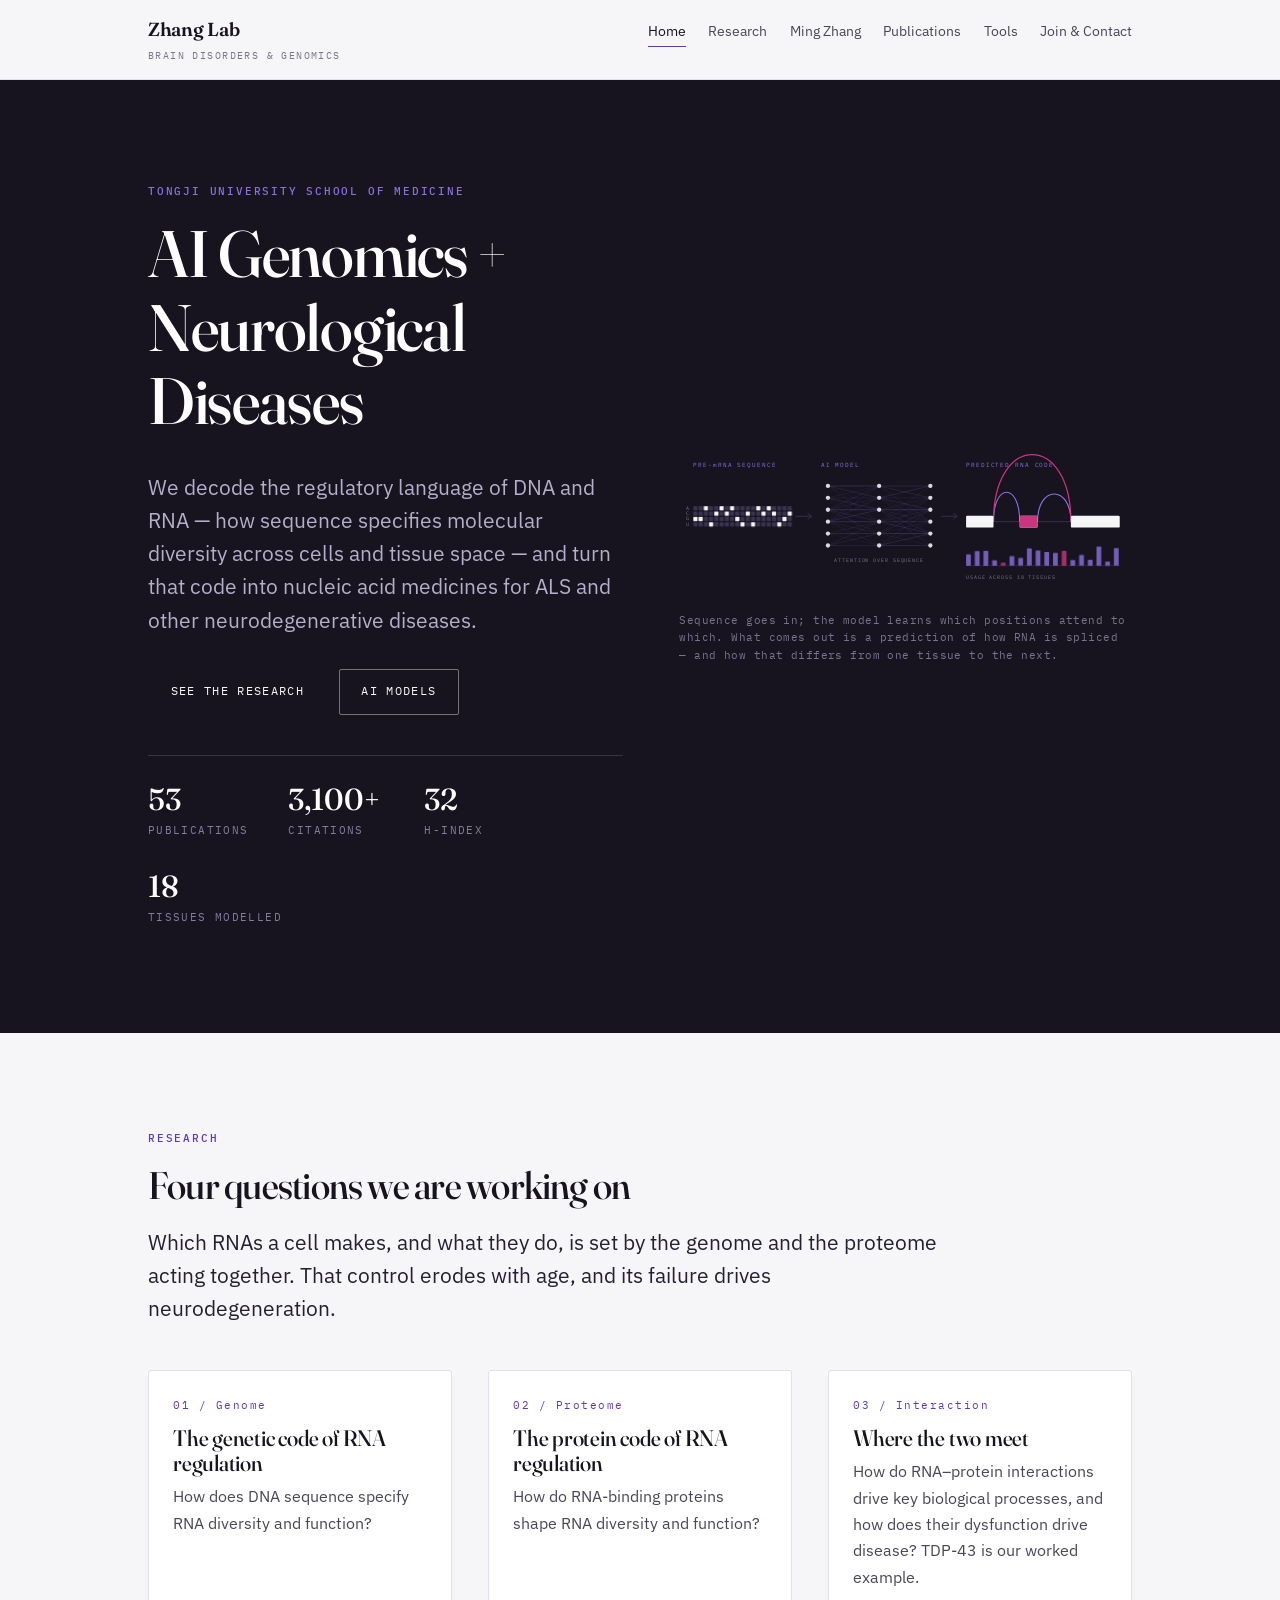
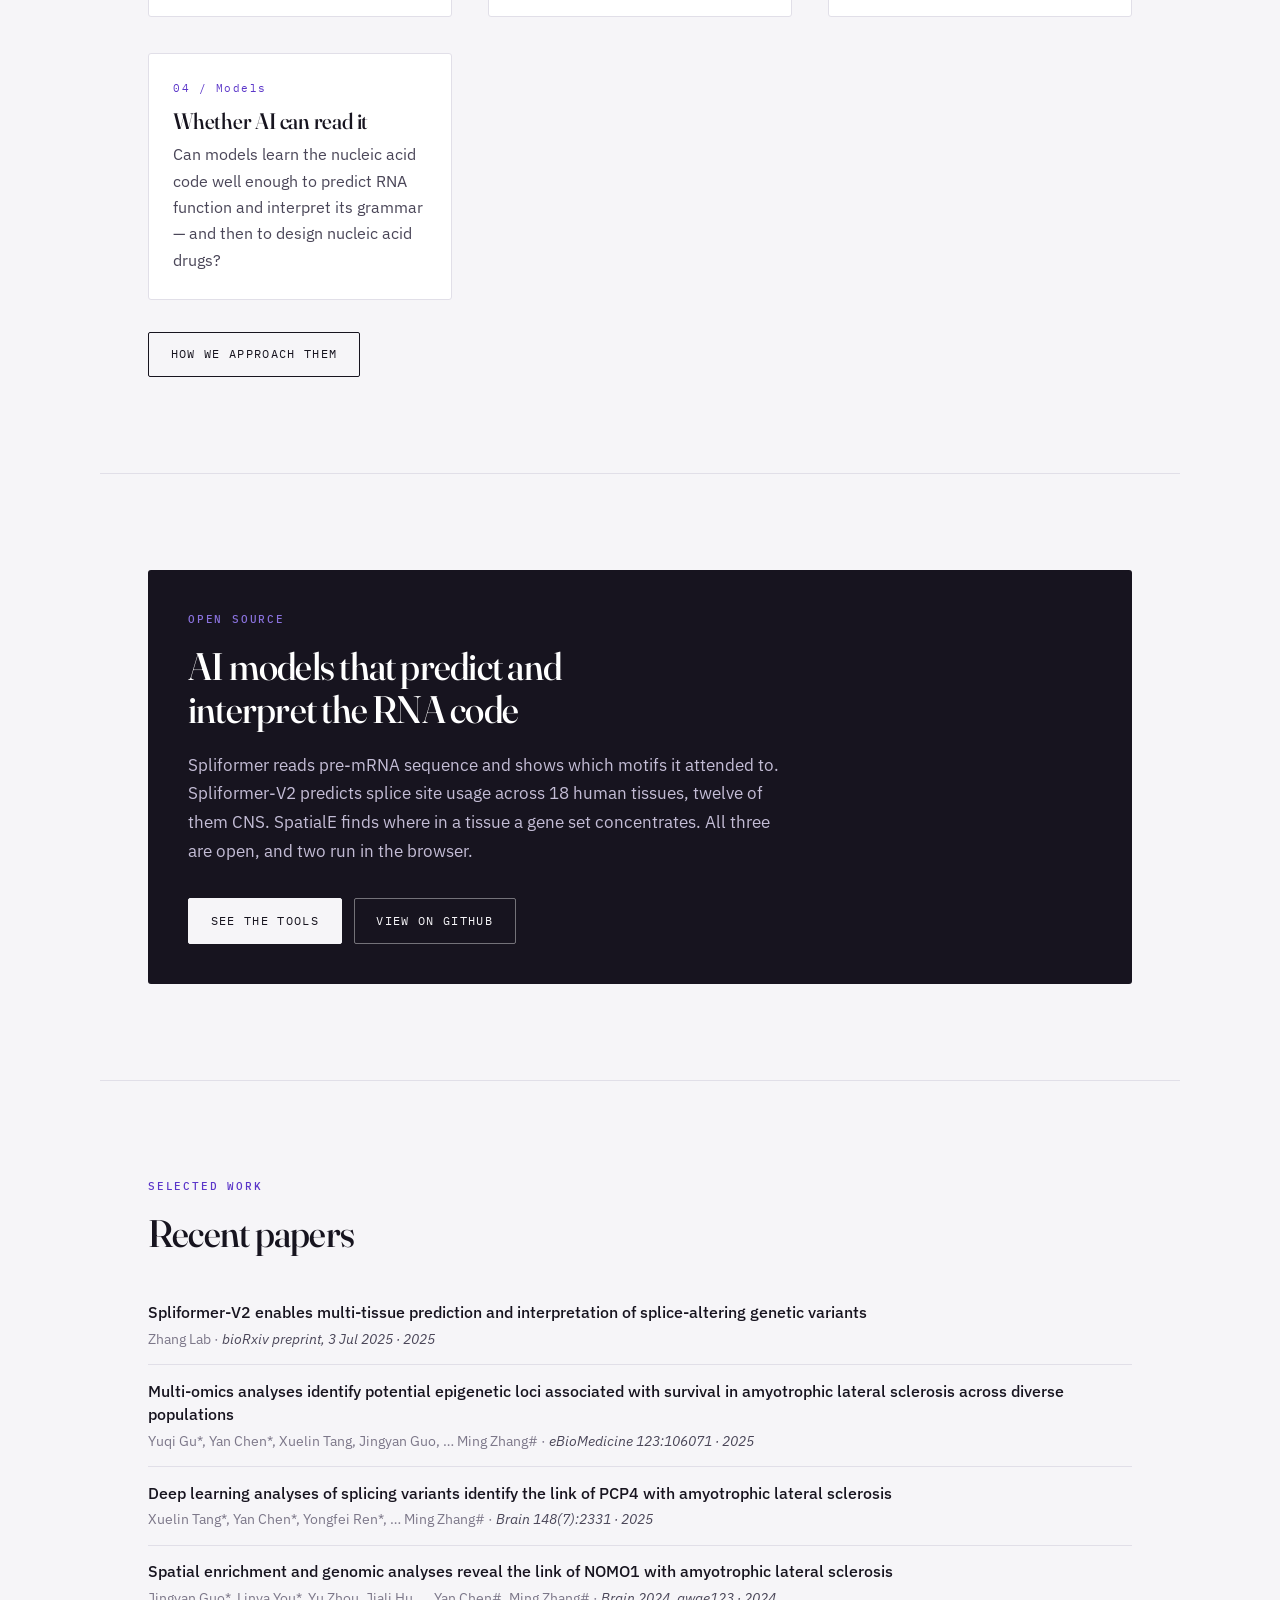
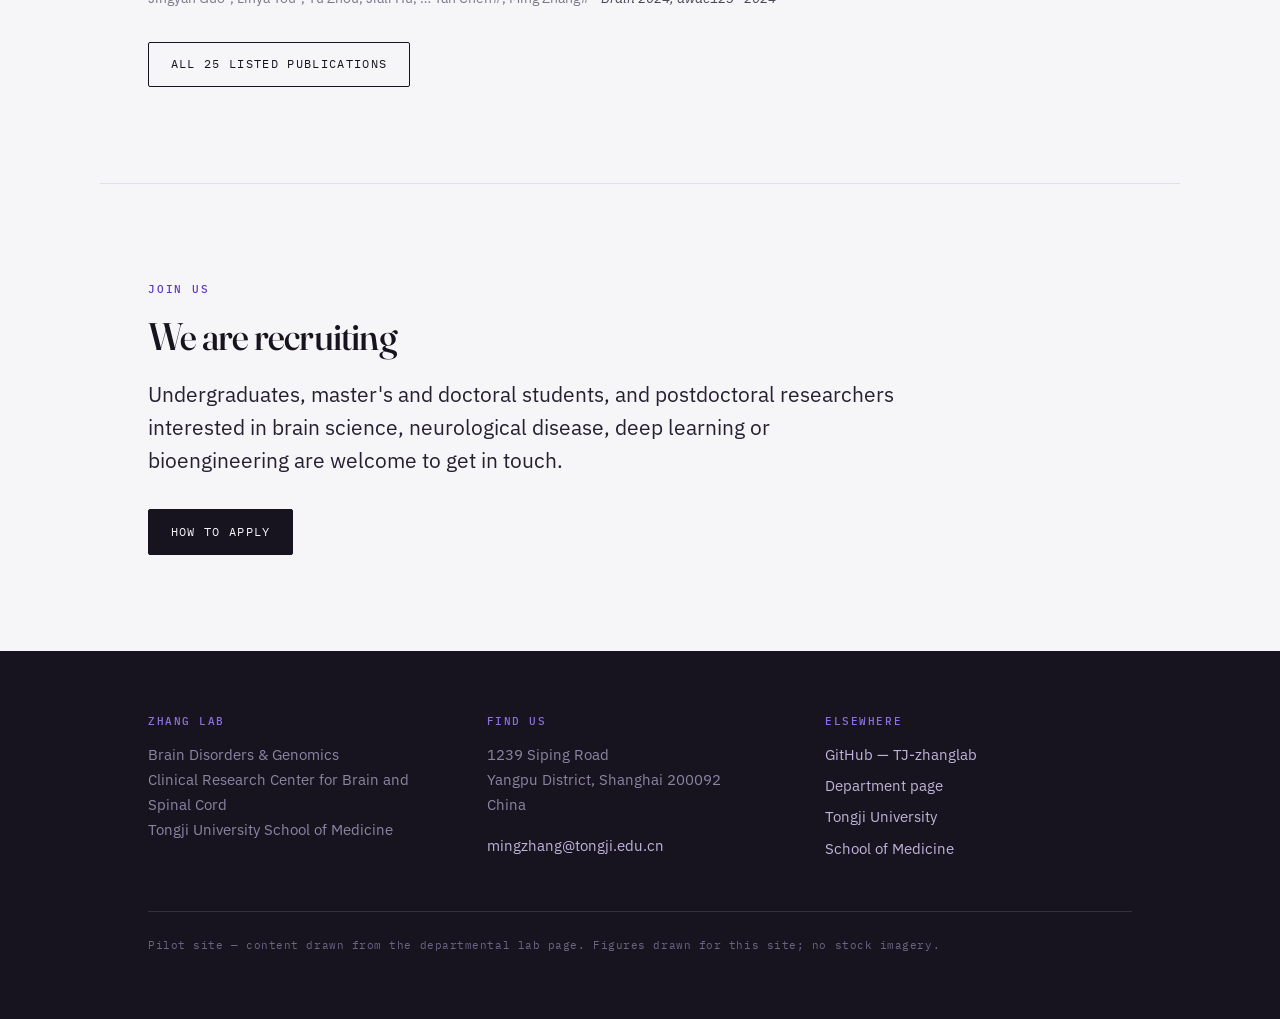
==== index.html @ 7f1df00c "Add files via upload" ====
<!DOCTYPE html>
<html lang="en">
<head>
<meta charset="utf-8">
<meta name="viewport" content="width=device-width, initial-scale=1">
<title>Zhang Lab — Brain Disorders &amp; Genomics, Tongji University</title>
<meta name="description" content="The Zhang Lab at Tongji University School of Medicine studies the genomics of neurodegenerative disease, combining human brain multi-omics with deep learning models of RNA splicing.">
<link rel="preconnect" href="https://fonts.googleapis.com">
<link rel="preconnect" href="https://fonts.gstatic.com" crossorigin>
<link href="https://fonts.googleapis.com/css2?family=Fraunces:opsz,wght,SOFT,WONK@9..144,300..700,0..100,0..1&family=IBM+Plex+Mono:wght@400;500&family=IBM+Plex+Sans:wght@400;500;600&display=swap" rel="stylesheet">
<link rel="stylesheet" href="assets/style.css">
</head>
<body>
<a class="skip" href="#main">Skip to content</a>

<header class="masthead">
  <div class="wrap">
    <a class="wordmark" href="index.html">Zhang Lab<span>Brain Disorders &amp; Genomics</span></a>
    <nav class="nav" aria-label="Main">
      <a href="index.html">Home</a>
      <a href="research.html">Research</a>
      <a href="ming-zhang.html">Ming Zhang</a>
      <a href="publications.html">Publications</a>
      <a href="tools.html">Tools</a>
      <a href="contact.html">Join &amp; Contact</a>
    </nav>
  </div>
</header>

<main id="main">

<!-- ============================ HERO ============================ -->
<div class="hero">
  <div class="wrap hero-grid">
    <div class="fade-up">
      <span class="eyebrow">Tongji University School of Medicine</span>
      <h1>AI Genomics + Neurological Diseases</h1>
      <p class="lede">We decode the regulatory language of DNA and RNA — how sequence specifies molecular diversity across cells and tissue space — and turn that code into nucleic acid medicines for ALS and other neurodegenerative diseases.</p>
      <div class="btn-row">
        <a class="btn" href="research.html">See the research</a>
        <a class="btn btn-ghost" href="tools.html">AI models</a>
      </div>
      <div class="stats">
        <div><b>53</b><span>Publications</span></div>
        <div><b>3,100+</b><span>Citations</span></div>
        <div><b>32</b><span>h-index</span></div>
        <div><b>18</b><span>Tissues modelled</span></div>
      </div>
    </div>

    <figure class="hero-figure fade-up" style="animation-delay:.15s; margin:0">
      <svg viewBox="0 0 760 250" xmlns="http://www.w3.org/2000/svg" role="img" aria-labelledby="pipeTitle pipeDesc">
        <title id="pipeTitle">How an AI model reads the RNA code</title>
        <desc id="pipeDesc">Three panels. On the left, a pre-mRNA sequence shown as a one-hot matrix. In the middle, an attention model with three layers of connected nodes. On the right, the predicted result: splice junction arcs over exon blocks, with one exon skipped, and a bar chart of predicted usage across eighteen tissues.</desc>
<text x="24" y="30" text-anchor="start" font-family="IBM Plex Mono, ui-monospace, monospace" font-size="10" letter-spacing="1.5" fill="#8A72DE">PRE-mRNA SEQUENCE</text><text x="16" y="102" text-anchor="end" font-family="IBM Plex Mono, ui-monospace, monospace" font-size="8" fill="#7A7291">A</text><text x="16" y="111" text-anchor="end" font-family="IBM Plex Mono, ui-monospace, monospace" font-size="8" fill="#7A7291">C</text><text x="16" y="120" text-anchor="end" font-family="IBM Plex Mono, ui-monospace, monospace" font-size="8" fill="#7A7291">G</text><text x="16" y="129" text-anchor="end" font-family="IBM Plex Mono, ui-monospace, monospace" font-size="8" fill="#7A7291">U</text><rect class="cell-in" style="animation-delay:0.00s" x="24.0" y="96" width="7" height="7" rx="1" fill="#3A3350" opacity="0.55"/><rect class="cell-in" style="animation-delay:0.00s" x="24.0" y="105" width="7" height="7" rx="1" fill="#3A3350" opacity="0.55"/><rect class="cell-in" style="animation-delay:0.00s" x="24.0" y="114" width="7" height="7" rx="1" fill="#F6F5F8" opacity="0.92"/><rect class="cell-in" style="animation-delay:0.00s" x="24.0" y="123" width="7" height="7" rx="1" fill="#3A3350" opacity="0.55"/><rect class="cell-in" style="animation-delay:0.05s" x="32.8" y="96" width="7" height="7" rx="1" fill="#3A3350" opacity="0.55"/><rect class="cell-in" style="animation-delay:0.05s" x="32.8" y="105" width="7" height="7" rx="1" fill="#3A3350" opacity="0.55"/><rect class="cell-in" style="animation-delay:0.05s" x="32.8" y="114" width="7" height="7" rx="1" fill="#F6F5F8" opacity="0.92"/><rect class="cell-in" style="animation-delay:0.05s" x="32.8" y="123" width="7" height="7" rx="1" fill="#3A3350" opacity="0.55"/><rect class="cell-in" style="animation-delay:0.10s" x="41.6" y="96" width="7" height="7" rx="1" fill="#F6F5F8" opacity="0.92"/><rect class="cell-in" style="animation-delay:0.10s" x="41.6" y="105" width="7" height="7" rx="1" fill="#3A3350" opacity="0.55"/><rect class="cell-in" style="animation-delay:0.10s" x="41.6" y="114" width="7" height="7" rx="1" fill="#3A3350" opacity="0.55"/><rect class="cell-in" style="animation-delay:0.10s" x="41.6" y="123" width="7" height="7" rx="1" fill="#3A3350" opacity="0.55"/><rect class="cell-in" style="animation-delay:0.15s" x="50.4" y="96" width="7" height="7" rx="1" fill="#3A3350" opacity="0.55"/><rect class="cell-in" style="animation-delay:0.15s" x="50.4" y="105" width="7" height="7" rx="1" fill="#3A3350" opacity="0.55"/><rect class="cell-in" style="animation-delay:0.15s" x="50.4" y="114" width="7" height="7" rx="1" fill="#3A3350" opacity="0.55"/><rect class="cell-in" style="animation-delay:0.15s" x="50.4" y="123" width="7" height="7" rx="1" fill="#F6F5F8" opacity="0.92"/><rect class="cell-in" style="animation-delay:0.20s" x="59.2" y="96" width="7" height="7" rx="1" fill="#3A3350" opacity="0.55"/><rect class="cell-in" style="animation-delay:0.20s" x="59.2" y="105" width="7" height="7" rx="1" fill="#F6F5F8" opacity="0.92"/><rect class="cell-in" style="animation-delay:0.20s" x="59.2" y="114" width="7" height="7" rx="1" fill="#3A3350" opacity="0.55"/><rect class="cell-in" style="animation-delay:0.20s" x="59.2" y="123" width="7" height="7" rx="1" fill="#3A3350" opacity="0.55"/><rect class="cell-in" style="animation-delay:0.25s" x="68.0" y="96" width="7" height="7" rx="1" fill="#F6F5F8" opacity="0.92"/><rect class="cell-in" style="animation-delay:0.25s" x="68.0" y="105" width="7" height="7" rx="1" fill="#3A3350" opacity="0.55"/><rect class="cell-in" style="animation-delay:0.25s" x="68.0" y="114" width="7" height="7" rx="1" fill="#3A3350" opacity="0.55"/><rect class="cell-in" style="animation-delay:0.25s" x="68.0" y="123" width="7" height="7" rx="1" fill="#3A3350" opacity="0.55"/><rect class="cell-in" style="animation-delay:0.30s" x="76.8" y="96" width="7" height="7" rx="1" fill="#3A3350" opacity="0.55"/><rect class="cell-in" style="animation-delay:0.30s" x="76.8" y="105" width="7" height="7" rx="1" fill="#F6F5F8" opacity="0.92"/><rect class="cell-in" style="animation-delay:0.30s" x="76.8" y="114" width="7" height="7" rx="1" fill="#3A3350" opacity="0.55"/><rect class="cell-in" style="animation-delay:0.30s" x="76.8" y="123" width="7" height="7" rx="1" fill="#3A3350" opacity="0.55"/><rect class="cell-in" style="animation-delay:0.35s" x="85.6" y="96" width="7" height="7" rx="1" fill="#F6F5F8" opacity="0.92"/><rect class="cell-in" style="animation-delay:0.35s" x="85.6" y="105" width="7" height="7" rx="1" fill="#3A3350" opacity="0.55"/><rect class="cell-in" style="animation-delay:0.35s" x="85.6" y="114" width="7" height="7" rx="1" fill="#3A3350" opacity="0.55"/><rect class="cell-in" style="animation-delay:0.35s" x="85.6" y="123" width="7" height="7" rx="1" fill="#3A3350" opacity="0.55"/><rect class="cell-in" style="animation-delay:0.40s" x="94.4" y="96" width="7" height="7" rx="1" fill="#3A3350" opacity="0.55"/><rect class="cell-in" style="animation-delay:0.40s" x="94.4" y="105" width="7" height="7" rx="1" fill="#3A3350" opacity="0.55"/><rect class="cell-in" style="animation-delay:0.40s" x="94.4" y="114" width="7" height="7" rx="1" fill="#F6F5F8" opacity="0.92"/><rect class="cell-in" style="animation-delay:0.40s" x="94.4" y="123" width="7" height="7" rx="1" fill="#3A3350" opacity="0.55"/><rect class="cell-in" style="animation-delay:0.45s" x="103.2" y="96" width="7" height="7" rx="1" fill="#3A3350" opacity="0.55"/><rect class="cell-in" style="animation-delay:0.45s" x="103.2" y="105" width="7" height="7" rx="1" fill="#3A3350" opacity="0.55"/><rect class="cell-in" style="animation-delay:0.45s" x="103.2" y="114" width="7" height="7" rx="1" fill="#3A3350" opacity="0.55"/><rect class="cell-in" style="animation-delay:0.45s" x="103.2" y="123" width="7" height="7" rx="1" fill="#F6F5F8" opacity="0.92"/><rect class="cell-in" style="animation-delay:0.50s" x="112.0" y="96" width="7" height="7" rx="1" fill="#3A3350" opacity="0.55"/><rect class="cell-in" style="animation-delay:0.50s" x="112.0" y="105" width="7" height="7" rx="1" fill="#F6F5F8" opacity="0.92"/><rect class="cell-in" style="animation-delay:0.50s" x="112.0" y="114" width="7" height="7" rx="1" fill="#3A3350" opacity="0.55"/><rect class="cell-in" style="animation-delay:0.50s" x="112.0" y="123" width="7" height="7" rx="1" fill="#3A3350" opacity="0.55"/><rect class="cell-in" style="animation-delay:0.55s" x="120.8" y="96" width="7" height="7" rx="1" fill="#3A3350" opacity="0.55"/><rect class="cell-in" style="animation-delay:0.55s" x="120.8" y="105" width="7" height="7" rx="1" fill="#3A3350" opacity="0.55"/><rect class="cell-in" style="animation-delay:0.55s" x="120.8" y="114" width="7" height="7" rx="1" fill="#3A3350" opacity="0.55"/><rect class="cell-in" style="animation-delay:0.55s" x="120.8" y="123" width="7" height="7" rx="1" fill="#F6F5F8" opacity="0.92"/><rect class="cell-in" style="animation-delay:0.60s" x="129.6" y="96" width="7" height="7" rx="1" fill="#F6F5F8" opacity="0.92"/><rect class="cell-in" style="animation-delay:0.60s" x="129.6" y="105" width="7" height="7" rx="1" fill="#3A3350" opacity="0.55"/><rect class="cell-in" style="animation-delay:0.60s" x="129.6" y="114" width="7" height="7" rx="1" fill="#3A3350" opacity="0.55"/><rect class="cell-in" style="animation-delay:0.60s" x="129.6" y="123" width="7" height="7" rx="1" fill="#3A3350" opacity="0.55"/><rect class="cell-in" style="animation-delay:0.65s" x="138.4" y="96" width="7" height="7" rx="1" fill="#3A3350" opacity="0.55"/><rect class="cell-in" style="animation-delay:0.65s" x="138.4" y="105" width="7" height="7" rx="1" fill="#F6F5F8" opacity="0.92"/><rect class="cell-in" style="animation-delay:0.65s" x="138.4" y="114" width="7" height="7" rx="1" fill="#3A3350" opacity="0.55"/><rect class="cell-in" style="animation-delay:0.65s" x="138.4" y="123" width="7" height="7" rx="1" fill="#3A3350" opacity="0.55"/><rect class="cell-in" style="animation-delay:0.70s" x="147.2" y="96" width="7" height="7" rx="1" fill="#F6F5F8" opacity="0.92"/><rect class="cell-in" style="animation-delay:0.70s" x="147.2" y="105" width="7" height="7" rx="1" fill="#3A3350" opacity="0.55"/><rect class="cell-in" style="animation-delay:0.70s" x="147.2" y="114" width="7" height="7" rx="1" fill="#3A3350" opacity="0.55"/><rect class="cell-in" style="animation-delay:0.70s" x="147.2" y="123" width="7" height="7" rx="1" fill="#3A3350" opacity="0.55"/><rect class="cell-in" style="animation-delay:0.75s" x="156.0" y="96" width="7" height="7" rx="1" fill="#3A3350" opacity="0.55"/><rect class="cell-in" style="animation-delay:0.75s" x="156.0" y="105" width="7" height="7" rx="1" fill="#F6F5F8" opacity="0.92"/><rect class="cell-in" style="animation-delay:0.75s" x="156.0" y="114" width="7" height="7" rx="1" fill="#3A3350" opacity="0.55"/><rect class="cell-in" style="animation-delay:0.75s" x="156.0" y="123" width="7" height="7" rx="1" fill="#3A3350" opacity="0.55"/><rect class="cell-in" style="animation-delay:0.80s" x="164.8" y="96" width="7" height="7" rx="1" fill="#3A3350" opacity="0.55"/><rect class="cell-in" style="animation-delay:0.80s" x="164.8" y="105" width="7" height="7" rx="1" fill="#3A3350" opacity="0.55"/><rect class="cell-in" style="animation-delay:0.80s" x="164.8" y="114" width="7" height="7" rx="1" fill="#3A3350" opacity="0.55"/><rect class="cell-in" style="animation-delay:0.80s" x="164.8" y="123" width="7" height="7" rx="1" fill="#F6F5F8" opacity="0.92"/><rect class="cell-in" style="animation-delay:0.85s" x="173.6" y="96" width="7" height="7" rx="1" fill="#3A3350" opacity="0.55"/><rect class="cell-in" style="animation-delay:0.85s" x="173.6" y="105" width="7" height="7" rx="1" fill="#3A3350" opacity="0.55"/><rect class="cell-in" style="animation-delay:0.85s" x="173.6" y="114" width="7" height="7" rx="1" fill="#F6F5F8" opacity="0.92"/><rect class="cell-in" style="animation-delay:0.85s" x="173.6" y="123" width="7" height="7" rx="1" fill="#3A3350" opacity="0.55"/><rect class="cell-in" style="animation-delay:0.90s" x="182.4" y="96" width="7" height="7" rx="1" fill="#3A3350" opacity="0.55"/><rect class="cell-in" style="animation-delay:0.90s" x="182.4" y="105" width="7" height="7" rx="1" fill="#F6F5F8" opacity="0.92"/><rect class="cell-in" style="animation-delay:0.90s" x="182.4" y="114" width="7" height="7" rx="1" fill="#3A3350" opacity="0.55"/><rect class="cell-in" style="animation-delay:0.90s" x="182.4" y="123" width="7" height="7" rx="1" fill="#3A3350" opacity="0.55"/><path d="M196 113 L222 113" stroke="#3A3350" stroke-width="1.5"/><path d="M216 108 L223 113 L216 118" fill="none" stroke="#3A3350" stroke-width="1.5"/><text x="238" y="30" text-anchor="start" font-family="IBM Plex Mono, ui-monospace, monospace" font-size="10" letter-spacing="1.5" fill="#8A72DE">AI MODEL</text><line class="line-in" style="animation-delay:0.56s" pathLength="100" x1="250" y1="62" x2="336" y2="62" stroke="#8A72DE" stroke-width="0.9" opacity="0.47"/><line class="line-in" style="animation-delay:0.57s" pathLength="100" x1="250" y1="62" x2="336" y2="82" stroke="#8A72DE" stroke-width="0.9" opacity="0.30"/><line class="line-in" style="animation-delay:0.59s" pathLength="100" x1="250" y1="62" x2="336" y2="102" stroke="#8A72DE" stroke-width="0.9" opacity="0.11"/><line class="line-in" style="animation-delay:0.60s" pathLength="100" x1="250" y1="62" x2="336" y2="122" stroke="#8A72DE" stroke-width="0.9" opacity="0.15"/><line class="line-in" style="animation-delay:0.61s" pathLength="100" x1="250" y1="82" x2="336" y2="62" stroke="#8A72DE" stroke-width="0.9" opacity="0.15"/><line class="line-in" style="animation-delay:0.62s" pathLength="100" x1="250" y1="82" x2="336" y2="82" stroke="#8A72DE" stroke-width="0.9" opacity="0.18"/><line class="line-in" style="animation-delay:0.63s" pathLength="100" x1="250" y1="82" x2="336" y2="102" stroke="#8A72DE" stroke-width="0.9" opacity="0.32"/><line class="line-in" style="animation-delay:0.65s" pathLength="100" x1="250" y1="82" x2="336" y2="122" stroke="#8A72DE" stroke-width="0.9" opacity="0.12"/><line class="line-in" style="animation-delay:0.66s" pathLength="100" x1="250" y1="82" x2="336" y2="162" stroke="#8A72DE" stroke-width="0.9" opacity="0.12"/><line class="line-in" style="animation-delay:0.67s" pathLength="100" x1="250" y1="102" x2="336" y2="62" stroke="#8A72DE" stroke-width="0.9" opacity="0.23"/><line class="line-in" style="animation-delay:0.68s" pathLength="100" x1="250" y1="102" x2="336" y2="82" stroke="#8A72DE" stroke-width="0.9" opacity="0.19"/><line class="line-in" style="animation-delay:0.69s" pathLength="100" x1="250" y1="102" x2="336" y2="102" stroke="#8A72DE" stroke-width="0.9" opacity="0.49"/><line class="line-in" style="animation-delay:0.71s" pathLength="100" x1="250" y1="102" x2="336" y2="122" stroke="#8A72DE" stroke-width="0.9" opacity="0.25"/><line class="line-in" style="animation-delay:0.72s" pathLength="100" x1="250" y1="102" x2="336" y2="142" stroke="#8A72DE" stroke-width="0.9" opacity="0.20"/><line class="line-in" style="animation-delay:0.73s" pathLength="100" x1="250" y1="122" x2="336" y2="62" stroke="#8A72DE" stroke-width="0.9" opacity="0.17"/><line class="line-in" style="animation-delay:0.74s" pathLength="100" x1="250" y1="122" x2="336" y2="82" stroke="#8A72DE" stroke-width="0.9" opacity="0.20"/><line class="line-in" style="animation-delay:0.75s" pathLength="100" x1="250" y1="122" x2="336" y2="102" stroke="#8A72DE" stroke-width="0.9" opacity="0.35"/><line class="line-in" style="animation-delay:0.77s" pathLength="100" x1="250" y1="122" x2="336" y2="122" stroke="#8A72DE" stroke-width="0.9" opacity="0.47"/><line class="line-in" style="animation-delay:0.78s" pathLength="100" x1="250" y1="122" x2="336" y2="142" stroke="#8A72DE" stroke-width="0.9" opacity="0.19"/><line class="line-in" style="animation-delay:0.79s" pathLength="100" x1="250" y1="122" x2="336" y2="162" stroke="#8A72DE" stroke-width="0.9" opacity="0.15"/><line class="line-in" style="animation-delay:0.80s" pathLength="100" x1="250" y1="142" x2="336" y2="122" stroke="#8A72DE" stroke-width="0.9" opacity="0.19"/><line class="line-in" style="animation-delay:0.81s" pathLength="100" x1="250" y1="142" x2="336" y2="142" stroke="#8A72DE" stroke-width="0.9" opacity="0.37"/><line class="line-in" style="animation-delay:0.83s" pathLength="100" x1="250" y1="142" x2="336" y2="162" stroke="#8A72DE" stroke-width="0.9" opacity="0.12"/><line class="line-in" style="animation-delay:0.84s" pathLength="100" x1="250" y1="162" x2="336" y2="122" stroke="#8A72DE" stroke-width="0.9" opacity="0.22"/><line class="line-in" style="animation-delay:0.85s" pathLength="100" x1="250" y1="162" x2="336" y2="142" stroke="#8A72DE" stroke-width="0.9" opacity="0.23"/><line class="line-in" style="animation-delay:0.86s" pathLength="100" x1="250" y1="162" x2="336" y2="162" stroke="#8A72DE" stroke-width="0.9" opacity="0.28"/><line class="line-in" style="animation-delay:0.87s" pathLength="100" x1="336" y1="62" x2="422" y2="62" stroke="#8A72DE" stroke-width="0.9" opacity="0.33"/><line class="line-in" style="animation-delay:0.89s" pathLength="100" x1="336" y1="62" x2="422" y2="82" stroke="#8A72DE" stroke-width="0.9" opacity="0.29"/><line class="line-in" style="animation-delay:0.90s" pathLength="100" x1="336" y1="62" x2="422" y2="122" stroke="#8A72DE" stroke-width="0.9" opacity="0.17"/><line class="line-in" style="animation-delay:0.91s" pathLength="100" x1="336" y1="82" x2="422" y2="62" stroke="#8A72DE" stroke-width="0.9" opacity="0.32"/><line class="line-in" style="animation-delay:0.92s" pathLength="100" x1="336" y1="82" x2="422" y2="82" stroke="#8A72DE" stroke-width="0.9" opacity="0.18"/><line class="line-in" style="animation-delay:0.93s" pathLength="100" x1="336" y1="82" x2="422" y2="102" stroke="#8A72DE" stroke-width="0.9" opacity="0.31"/><line class="line-in" style="animation-delay:0.95s" pathLength="100" x1="336" y1="82" x2="422" y2="122" stroke="#8A72DE" stroke-width="0.9" opacity="0.15"/><line class="line-in" style="animation-delay:0.96s" pathLength="100" x1="336" y1="82" x2="422" y2="142" stroke="#8A72DE" stroke-width="0.9" opacity="0.13"/><line class="line-in" style="animation-delay:0.97s" pathLength="100" x1="336" y1="102" x2="422" y2="82" stroke="#8A72DE" stroke-width="0.9" opacity="0.17"/><line class="line-in" style="animation-delay:0.98s" pathLength="100" x1="336" y1="102" x2="422" y2="102" stroke="#8A72DE" stroke-width="0.9" opacity="0.49"/><line class="line-in" style="animation-delay:0.99s" pathLength="100" x1="336" y1="102" x2="422" y2="122" stroke="#8A72DE" stroke-width="0.9" opacity="0.17"/><line class="line-in" style="animation-delay:1.01s" pathLength="100" x1="336" y1="102" x2="422" y2="142" stroke="#8A72DE" stroke-width="0.9" opacity="0.21"/><line class="line-in" style="animation-delay:1.02s" pathLength="100" x1="336" y1="102" x2="422" y2="162" stroke="#8A72DE" stroke-width="0.9" opacity="0.17"/><line class="line-in" style="animation-delay:1.03s" pathLength="100" x1="336" y1="122" x2="422" y2="62" stroke="#8A72DE" stroke-width="0.9" opacity="0.17"/><line class="line-in" style="animation-delay:1.04s" pathLength="100" x1="336" y1="122" x2="422" y2="82" stroke="#8A72DE" stroke-width="0.9" opacity="0.14"/><line class="line-in" style="animation-delay:1.05s" pathLength="100" x1="336" y1="122" x2="422" y2="102" stroke="#8A72DE" stroke-width="0.9" opacity="0.21"/><line class="line-in" style="animation-delay:1.07s" pathLength="100" x1="336" y1="122" x2="422" y2="122" stroke="#8A72DE" stroke-width="0.9" opacity="0.35"/><line class="line-in" style="animation-delay:1.08s" pathLength="100" x1="336" y1="122" x2="422" y2="142" stroke="#8A72DE" stroke-width="0.9" opacity="0.30"/><line class="line-in" style="animation-delay:1.09s" pathLength="100" x1="336" y1="142" x2="422" y2="82" stroke="#8A72DE" stroke-width="0.9" opacity="0.15"/><line class="line-in" style="animation-delay:1.10s" pathLength="100" x1="336" y1="142" x2="422" y2="102" stroke="#8A72DE" stroke-width="0.9" opacity="0.23"/><line class="line-in" style="animation-delay:1.11s" pathLength="100" x1="336" y1="142" x2="422" y2="122" stroke="#8A72DE" stroke-width="0.9" opacity="0.13"/><line class="line-in" style="animation-delay:1.13s" pathLength="100" x1="336" y1="142" x2="422" y2="142" stroke="#8A72DE" stroke-width="0.9" opacity="0.48"/><line class="line-in" style="animation-delay:1.14s" pathLength="100" x1="336" y1="142" x2="422" y2="162" stroke="#8A72DE" stroke-width="0.9" opacity="0.14"/><line class="line-in" style="animation-delay:1.15s" pathLength="100" x1="336" y1="162" x2="422" y2="102" stroke="#8A72DE" stroke-width="0.9" opacity="0.17"/><line class="line-in" style="animation-delay:1.16s" pathLength="100" x1="336" y1="162" x2="422" y2="122" stroke="#8A72DE" stroke-width="0.9" opacity="0.14"/><line class="line-in" style="animation-delay:1.17s" pathLength="100" x1="336" y1="162" x2="422" y2="142" stroke="#8A72DE" stroke-width="0.9" opacity="0.34"/><line class="line-in" style="animation-delay:1.19s" pathLength="100" x1="336" y1="162" x2="422" y2="162" stroke="#8A72DE" stroke-width="0.9" opacity="0.35"/><circle cx="250" cy="62" r="3.6" fill="#F6F5F8" opacity="0.88"/><circle cx="250" cy="82" r="3.6" fill="#F6F5F8" opacity="0.88"/><circle cx="250" cy="102" r="3.6" fill="#F6F5F8" opacity="0.88"/><circle cx="250" cy="122" r="3.6" fill="#F6F5F8" opacity="0.88"/><circle cx="250" cy="142" r="3.6" fill="#F6F5F8" opacity="0.88"/><circle cx="250" cy="162" r="3.6" fill="#F6F5F8" opacity="0.88"/><circle cx="336" cy="62" r="3.6" fill="#F6F5F8" opacity="0.88"/><circle cx="336" cy="82" r="3.6" fill="#F6F5F8" opacity="0.88"/><circle cx="336" cy="102" r="3.6" fill="#F6F5F8" opacity="0.88"/><circle cx="336" cy="122" r="3.6" fill="#F6F5F8" opacity="0.88"/><circle cx="336" cy="142" r="3.6" fill="#F6F5F8" opacity="0.88"/><circle cx="336" cy="162" r="3.6" fill="#F6F5F8" opacity="0.88"/><circle cx="422" cy="62" r="3.6" fill="#F6F5F8" opacity="0.88"/><circle cx="422" cy="82" r="3.6" fill="#F6F5F8" opacity="0.88"/><circle cx="422" cy="102" r="3.6" fill="#F6F5F8" opacity="0.88"/><circle cx="422" cy="122" r="3.6" fill="#F6F5F8" opacity="0.88"/><circle cx="422" cy="142" r="3.6" fill="#F6F5F8" opacity="0.88"/><circle cx="422" cy="162" r="3.6" fill="#F6F5F8" opacity="0.88"/><text x="336" y="190" text-anchor="middle" font-family="IBM Plex Mono, ui-monospace, monospace" font-size="9" letter-spacing="1.5" fill="#7A7291">ATTENTION OVER SEQUENCE</text><path d="M440 113 L466 113" stroke="#3A3350" stroke-width="1.5"/><path d="M460 108 L467 113 L460 118" fill="none" stroke="#3A3350" stroke-width="1.5"/><text x="482" y="30" text-anchor="start" font-family="IBM Plex Mono, ui-monospace, monospace" font-size="10" letter-spacing="1.5" fill="#8A72DE">PREDICTED RNA CODE</text><line x1="482" y1="122" x2="740" y2="122" stroke="#3A3350" stroke-width="1.5"/><path class="arc-draw" style="--len:100; animation-delay:1.50s" pathLength="100" d="M528 122 C528 56 572 56 572 122" fill="none" stroke="#8A72DE" stroke-width="1.8"/><path class="arc-draw" style="--len:100; animation-delay:1.62s" pathLength="100" d="M602 122 C602 60 658 60 658 122" fill="none" stroke="#8A72DE" stroke-width="1.8"/><path class="arc-draw" style="--len:100; animation-delay:1.85s" pathLength="100" d="M528 122 C528 -28 658 -28 658 122" fill="none" stroke="#C8367F" stroke-width="2" stroke-dasharray="6 4"/><rect x="482" y="112" width="46" height="20" rx="2" fill="#F6F5F8"/><rect x="572" y="112" width="30" height="20" rx="2" fill="#F6F5F8"/><rect x="658" y="112" width="82" height="20" rx="2" fill="#F6F5F8"/><rect x="572" y="112" width="30" height="20" rx="2" fill="#C8367F"/><line x1="482" y1="196" x2="740" y2="196" stroke="#3A3350" stroke-width="1"/><rect class="bar-grow" style="animation-delay:2.00s" x="482.0" y="176.8" width="8" height="19.2" rx="1" fill="#8A72DE" opacity="0.8"/><rect class="bar-grow" style="animation-delay:2.04s" x="496.6" y="171.3" width="8" height="24.7" rx="1" fill="#8A72DE" opacity="0.8"/><rect class="bar-grow" style="animation-delay:2.07s" x="511.2" y="171.0" width="8" height="25.0" rx="1" fill="#8A72DE" opacity="0.8"/><rect class="bar-grow" style="animation-delay:2.10s" x="525.8" y="186.7" width="8" height="9.3" rx="1" fill="#8A72DE" opacity="0.8"/><rect class="bar-grow" style="animation-delay:2.14s" x="540.4" y="190.7" width="8" height="5.3" rx="1" fill="#C8367F" opacity="0.8"/><rect class="bar-grow" style="animation-delay:2.17s" x="555.0" y="179.8" width="8" height="16.2" rx="1" fill="#8A72DE" opacity="0.8"/><rect class="bar-grow" style="animation-delay:2.21s" x="569.6" y="182.8" width="8" height="13.2" rx="1" fill="#8A72DE" opacity="0.8"/><rect class="bar-grow" style="animation-delay:2.25s" x="584.2" y="166.7" width="8" height="29.3" rx="1" fill="#8A72DE" opacity="0.8"/><rect class="bar-grow" style="animation-delay:2.28s" x="598.8" y="170.3" width="8" height="25.7" rx="1" fill="#8A72DE" opacity="0.8"/><rect class="bar-grow" style="animation-delay:2.31s" x="613.4" y="173.0" width="8" height="23.0" rx="1" fill="#8A72DE" opacity="0.8"/><rect class="bar-grow" style="animation-delay:2.35s" x="628.0" y="174.3" width="8" height="21.7" rx="1" fill="#8A72DE" opacity="0.8"/><rect class="bar-grow" style="animation-delay:2.38s" x="642.6" y="171.2" width="8" height="24.8" rx="1" fill="#C8367F" opacity="0.8"/><rect class="bar-grow" style="animation-delay:2.42s" x="657.2" y="186.6" width="8" height="9.4" rx="1" fill="#8A72DE" opacity="0.8"/><rect class="bar-grow" style="animation-delay:2.46s" x="671.8" y="177.8" width="8" height="18.2" rx="1" fill="#8A72DE" opacity="0.8"/><rect class="bar-grow" style="animation-delay:2.49s" x="686.4" y="186.1" width="8" height="9.9" rx="1" fill="#8A72DE" opacity="0.8"/><rect class="bar-grow" style="animation-delay:2.52s" x="701.0" y="163.8" width="8" height="32.2" rx="1" fill="#8A72DE" opacity="0.8"/><rect class="bar-grow" style="animation-delay:2.56s" x="715.6" y="189.2" width="8" height="6.8" rx="1" fill="#8A72DE" opacity="0.8"/><rect class="bar-grow" style="animation-delay:2.60s" x="730.2" y="166.4" width="8" height="29.6" rx="1" fill="#8A72DE" opacity="0.8"/><text x="482" y="218" text-anchor="start" font-family="IBM Plex Mono, ui-monospace, monospace" font-size="9" letter-spacing="1.5" fill="#7A7291">USAGE ACROSS 18 TISSUES</text>
      </svg>
      <figcaption>Sequence goes in; the model learns which positions attend to which. What comes out is a prediction of how RNA is spliced — and how that differs from one tissue to the next.</figcaption>
    </figure>
  </div>
</div>

<!-- ========================== RESEARCH =========================== -->
<section class="wrap">
  <span class="eyebrow">Research</span>
  <h2>Four questions we are working on</h2>
  <p class="lede" style="max-width:62ch; margin-bottom:2.75rem">Which RNAs a cell makes, and what they do, is set by the genome and the proteome acting together. That control erodes with age, and its failure drives neurodegeneration.</p>

  <div class="grid">
    <article class="card">
      <span class="card-num">01 / Genome</span>
      <h3>The genetic code of RNA regulation</h3>
      <p>How does DNA sequence specify RNA diversity and function?</p>
    </article>
    <article class="card">
      <span class="card-num">02 / Proteome</span>
      <h3>The protein code of RNA regulation</h3>
      <p>How do RNA-binding proteins shape RNA diversity and function?</p>
    </article>
    <article class="card">
      <span class="card-num">03 / Interaction</span>
      <h3>Where the two meet</h3>
      <p>How do RNA–protein interactions drive key biological processes, and how does their dysfunction drive disease? TDP-43 is our worked example.</p>
    </article>
    <article class="card">
      <span class="card-num">04 / Models</span>
      <h3>Whether AI can read it</h3>
      <p>Can models learn the nucleic acid code well enough to predict RNA function and interpret its grammar — and then to design nucleic acid drugs?</p>
    </article>
  </div>

  <div class="btn-row"><a class="btn btn-ghost" href="research.html">How we approach them</a></div>
</section>

<!-- ============================ TOOL ============================= -->
<section class="wrap rule-top">
  <div class="slab">
    <span class="eyebrow" style="color:#8A72DE">Open source</span>
    <h2 style="max-width:22ch">AI models that predict and interpret the RNA code</h2>
    <p style="max-width:60ch">Spliformer reads pre-mRNA sequence and shows which motifs it attended to. Spliformer-V2 predicts splice site usage across 18 human tissues, twelve of them CNS. SpatialE finds where in a tissue a gene set concentrates. All three are open, and two run in the browser.</p>
    <div class="btn-row">
      <a class="btn" href="tools.html" style="background:#F6F5F8;border-color:#F6F5F8;color:#17141F">See the tools</a>
      <a class="btn btn-ghost" href="https://github.com/TJ-zhanglab" rel="noopener" style="color:#F6F5F8;border-color:rgba(255,255,255,.4)">View on GitHub</a>
    </div>
  </div>
</section>

<!-- ======================== PUBLICATIONS ========================= -->
<section class="wrap rule-top">
  <span class="eyebrow">Selected work</span>
  <h2>Recent papers</h2>
  <div id="featured" style="margin-top:2rem"></div>
  <div class="btn-row">
    <a class="btn btn-ghost" href="publications.html">All 25 listed publications</a>
  </div>
</section>

<!-- ============================ JOIN ============================= -->
<section class="wrap rule-top">
  <div class="wrap-narrow" style="padding:0">
    <span class="eyebrow">Join us</span>
    <h2>We are recruiting</h2>
    <p class="lede">Undergraduates, master's and doctoral students, and postdoctoral researchers interested in brain science, neurological disease, deep learning or bioengineering are welcome to get in touch.</p>
    <div class="btn-row"><a class="btn" href="contact.html">How to apply</a></div>
  </div>
</section>

</main>

<footer class="foot">
  <div class="wrap">
    <div class="foot-grid">
      <div>
        <h4>Zhang Lab</h4>
        <p>Brain Disorders &amp; Genomics<br>Clinical Research Center for Brain and Spinal Cord<br>Tongji University School of Medicine</p>
      </div>
      <div>
        <h4>Find us</h4>
        <p>1239 Siping Road<br>Yangpu District, Shanghai 200092<br>China</p>
        <p><a href="mailto:mingzhang@tongji.edu.cn">mingzhang@tongji.edu.cn</a></p>
      </div>
      <div>
        <h4>Elsewhere</h4>
        <ul>
          <li><a href="https://github.com/TJ-zhanglab" rel="noopener">GitHub — TJ-zhanglab</a></li>
          <li><a href="https://medgroup.tongji.edu.cn/Group.aspx?id=56" rel="noopener">Department page</a></li>
          <li><a href="https://www.tongji.edu.cn/" rel="noopener">Tongji University</a></li>
          <li><a href="http://med.tongji.edu.cn/Web/Home" rel="noopener">School of Medicine</a></li>
        </ul>
      </div>
    </div>
    <p class="colophon">Pilot site — content drawn from the departmental lab page. Figures drawn for this site; no stock imagery.</p>
  </div>
</footer>

<script src="assets/publications.js"></script>
<script src="assets/site.js"></script>
<script>
/* featured papers on the home page */
(function () {
  var box = document.getElementById("featured");
  if (!box || typeof PUBLICATIONS === "undefined") return;
  box.innerHTML = PUBLICATIONS.filter(function (p) { return p.featured; })
    .slice(0, 4)
    .map(function (p) {
      var t = p.url
        ? '<a href="' + p.url + '" rel="noopener">' + p.title + "</a>"
        : p.title;
      return '<article class="pub"><h3 class="pub-title">' + t +
             '</h3><p class="pub-meta">' + p.authors +
             " &middot; <em>" + p.venue + " &middot; " + p.year + "</em></p></article>";
    })
    .join("");
})();
</script>
</body>
</html>
---- assets/style.css ----
/* ============================================================
   Brain Disorders & Genomics — Zhang Lab, Tongji University
   Palette drawn from Nissl-stained tissue: plum-black ink,
   cool bone paper, cresyl violet, and a single magenta accent
   reserved for "gain" signals in the splice motif.
   ============================================================ */

:root {
  --ink:        #17141F;
  --ink-soft:   #241F31;
  --paper:      #F6F5F8;
  --paper-warm: #FFFFFF;
  --violet:     #5B36C9;
  --violet-dim: #8A72DE;
  --magenta:    #C8367F;
  --slate:      #4A4658;
  --slate-dim:  #7C7789;
  --rule:       #E1DFE8;

  --wrap: 1080px;
  --gut: clamp(1.25rem, 5vw, 3rem);

  --display: "Fraunces", Georgia, serif;
  --body: "IBM Plex Sans", system-ui, -apple-system, sans-serif;
  --mono: "IBM Plex Mono", ui-monospace, SFMono-Regular, monospace;
}

*, *::before, *::after { box-sizing: border-box; }

html { -webkit-text-size-adjust: 100%; scroll-behavior: smooth; }

body {
  margin: 0;
  background: var(--paper);
  color: var(--slate);
  font-family: var(--body);
  font-size: 1.0625rem;
  line-height: 1.7;
  -webkit-font-smoothing: antialiased;
}

img, svg { max-width: 100%; height: auto; display: block; }

a { color: var(--violet); text-decoration: none; }
a:hover { text-decoration: underline; text-underline-offset: 3px; }

:focus-visible {
  outline: 2px solid var(--violet);
  outline-offset: 3px;
  border-radius: 2px;
}

/* ---------- type ---------- */

h1, h2, h3, h4 {
  font-family: var(--display);
  font-variation-settings: "SOFT" 0, "WONK" 1, "opsz" 96;
  color: var(--ink);
  font-weight: 500;
  line-height: 1.12;
  letter-spacing: -0.02em;
  margin: 0 0 0.5em;
}

h1 { font-size: clamp(2.4rem, 5.6vw, 4.1rem); }
h2 { font-size: clamp(1.65rem, 3.2vw, 2.4rem); }
h3 { font-size: clamp(1.15rem, 2vw, 1.4rem); letter-spacing: -0.01em; }

p { margin: 0 0 1.1em; }
p:last-child { margin-bottom: 0; }

.eyebrow {
  font-family: var(--mono);
  font-size: 0.7rem;
  font-weight: 500;
  letter-spacing: 0.16em;
  text-transform: uppercase;
  color: var(--violet);
  margin: 0 0 1rem;
  display: block;
}

.lede {
  font-size: clamp(1.1rem, 1.7vw, 1.3rem);
  line-height: 1.6;
  color: var(--ink-soft);
}

.muted { color: var(--slate-dim); }

/* ---------- layout ---------- */

.wrap {
  max-width: var(--wrap);
  margin-inline: auto;
  padding-inline: var(--gut);
}

.wrap-narrow { max-width: 760px; }

section { padding-block: clamp(3.5rem, 8vw, 6rem); }

.rule-top { border-top: 1px solid var(--rule); }

/* ---------- header ---------- */

.masthead {
  position: sticky;
  top: 0;
  z-index: 40;
  background: rgba(246, 245, 248, 0.92);
  backdrop-filter: blur(10px);
  border-bottom: 1px solid var(--rule);
}

.masthead .wrap {
  display: flex;
  flex-wrap: wrap;
  align-items: baseline;
  gap: 0.5rem 1.75rem;
  padding-block: 0.9rem;
}

.wordmark {
  font-family: var(--display);
  font-variation-settings: "WONK" 1, "opsz" 40;
  font-size: 1.18rem;
  font-weight: 600;
  color: var(--ink);
  letter-spacing: -0.015em;
  margin-right: auto;
  white-space: nowrap;
}
.wordmark:hover { text-decoration: none; color: var(--violet); }
.wordmark span {
  display: block;
  font-family: var(--mono);
  font-size: 0.63rem;
  font-weight: 400;
  letter-spacing: 0.14em;
  text-transform: uppercase;
  color: var(--slate-dim);
  margin-top: 1px;
}

.nav {
  display: flex;
  flex-wrap: wrap;
  gap: 0.4rem 1.4rem;
  font-size: 0.9rem;
}
.nav a {
  color: var(--slate);
  padding-block: 2px;
  border-bottom: 1.5px solid transparent;
}
.nav a:hover { color: var(--ink); text-decoration: none; border-bottom-color: var(--violet-dim); }
.nav a[aria-current="page"] { color: var(--ink); border-bottom-color: var(--violet); }

/* ---------- hero ---------- */

.hero {
  background: var(--ink);
  color: #CFC9DC;
  padding-block: clamp(3.5rem, 8vw, 6.5rem);
  overflow: hidden;
}
.hero h1 { color: var(--paper-warm); max-width: 15ch; }
.hero .eyebrow { color: var(--violet-dim); }
.hero .lede { color: #B6AECB; max-width: 56ch; }
.hero-grid {
  display: grid;
  gap: clamp(2rem, 5vw, 3.5rem);
  grid-template-columns: 1fr;
  align-items: center;
}
@media (min-width: 900px) {
  .hero-grid { grid-template-columns: 1.05fr 1fr; }
}

.hero-figure figcaption {
  font-family: var(--mono);
  font-size: 0.68rem;
  line-height: 1.6;
  letter-spacing: 0.04em;
  color: #7A7291;
  margin-top: 0.9rem;
}

/* stat strip */
.stats {
  display: flex;
  flex-wrap: wrap;
  gap: 1.75rem 2.5rem;
  margin-top: 2.5rem;
  padding-top: 1.75rem;
  border-top: 1px solid rgba(255,255,255,0.14);
}
.stats div { min-width: 6rem; }
.stats b {
  display: block;
  font-family: var(--display);
  font-variation-settings: "WONK" 1, "opsz" 60;
  font-size: 1.9rem;
  font-weight: 500;
  color: var(--paper-warm);
  line-height: 1;
}
.stats span {
  font-family: var(--mono);
  font-size: 0.66rem;
  letter-spacing: 0.13em;
  text-transform: uppercase;
  color: #857CA0;
}

/* ---------- cards / grids ---------- */

.grid {
  display: grid;
  gap: clamp(1.5rem, 3vw, 2.25rem);
  grid-template-columns: repeat(auto-fit, minmax(260px, 1fr));
}

.card {
  background: var(--paper-warm);
  border: 1px solid var(--rule);
  border-radius: 3px;
  padding: 1.6rem 1.5rem;
  transition: border-color 0.2s ease, transform 0.2s ease;
}
.card:hover { border-color: var(--violet-dim); }
.card h3 { margin-bottom: 0.45rem; }
.card p { font-size: 0.97rem; margin-bottom: 0; }
.card .thumb { margin: -0.4rem 0 1.1rem; }

.card-num {
  font-family: var(--mono);
  font-size: 0.68rem;
  letter-spacing: 0.14em;
  color: var(--violet);
  display: block;
  margin-bottom: 0.7rem;
}

/* ---------- publications ---------- */

.pub-controls {
  display: flex;
  flex-wrap: wrap;
  gap: 0.5rem;
  margin-bottom: 2.5rem;
}
.chip {
  font-family: var(--mono);
  font-size: 0.72rem;
  letter-spacing: 0.08em;
  text-transform: uppercase;
  padding: 0.42rem 0.85rem;
  border: 1px solid var(--rule);
  background: var(--paper-warm);
  color: var(--slate);
  border-radius: 2px;
  cursor: pointer;
  transition: all 0.15s ease;
}
.chip:hover { border-color: var(--violet-dim); color: var(--ink); }
.chip[aria-pressed="true"] {
  background: var(--ink);
  border-color: var(--ink);
  color: var(--paper);
}

.pub-year {
  display: grid;
  grid-template-columns: 1fr;
  gap: 0.75rem 2rem;
  padding-block: 1.75rem;
  border-top: 1px solid var(--rule);
}
@media (min-width: 720px) {
  .pub-year { grid-template-columns: 5rem 1fr; }
}
.pub-year > h2 {
  font-family: var(--mono);
  font-size: 0.85rem;
  font-weight: 500;
  letter-spacing: 0.1em;
  color: var(--violet);
  margin: 0.35rem 0 0;
  position: sticky;
  top: 5.5rem;
  align-self: start;
}

.pub {
  padding-block: 0.85rem;
  border-bottom: 1px solid var(--rule);
}
.pub:last-child { border-bottom: 0; padding-bottom: 0; }
.pub-title {
  font-family: var(--body);
  font-size: 1.02rem;
  font-weight: 500;
  color: var(--ink);
  line-height: 1.45;
  margin: 0 0 0.3rem;
  letter-spacing: 0;
}
.pub-title a { color: inherit; }
.pub-title a:hover { color: var(--violet); }
.pub-meta {
  font-size: 0.88rem;
  color: var(--slate-dim);
  margin: 0;
  line-height: 1.55;
}
.pub-meta em { color: var(--slate); font-style: italic; }
.pub-tag {
  font-family: var(--mono);
  font-size: 0.62rem;
  letter-spacing: 0.1em;
  text-transform: uppercase;
  color: var(--magenta);
  border: 1px solid currentColor;
  border-radius: 2px;
  padding: 1px 5px;
  margin-left: 0.4rem;
  white-space: nowrap;
  vertical-align: 1px;
}

/* ---------- PI / people ---------- */

.bio-grid {
  display: grid;
  gap: clamp(1.75rem, 4vw, 3rem);
  grid-template-columns: 1fr;
}
@media (min-width: 820px) {
  .bio-grid { grid-template-columns: 260px 1fr; align-items: start; }
}
.portrait {
  border: 1px solid var(--rule);
  border-radius: 3px;
  background: var(--paper-warm);
  overflow: hidden;
}
.portrait figcaption {
  font-family: var(--mono);
  font-size: 0.66rem;
  letter-spacing: 0.06em;
  color: var(--slate-dim);
  padding: 0.7rem 0.85rem;
  border-top: 1px solid var(--rule);
  line-height: 1.5;
}

.deflist { margin: 0; }
.deflist dt {
  font-family: var(--mono);
  font-size: 0.7rem;
  letter-spacing: 0.13em;
  text-transform: uppercase;
  color: var(--violet);
  margin-top: 1.9rem;
  padding-top: 1.1rem;
  border-top: 1px solid var(--rule);
}
.deflist dt:first-child { margin-top: 0; padding-top: 0; border-top: 0; }
.deflist dd { margin: 0.7rem 0 0; }

.timeline { list-style: none; margin: 0; padding: 0; }
.timeline li {
  display: grid;
  grid-template-columns: 5.5rem 1fr;
  gap: 1rem;
  padding-block: 0.6rem;
}
.timeline li + li { border-top: 1px solid var(--rule); }
.timeline b {
  font-family: var(--mono);
  font-size: 0.78rem;
  font-weight: 500;
  color: var(--slate-dim);
  letter-spacing: 0.03em;
  padding-top: 3px;
}

/* ---------- tool page ---------- */

.slab {
  background: var(--ink);
  color: #C4BDD6;
  border-radius: 3px;
  padding: clamp(1.5rem, 4vw, 2.5rem);
}
.slab h2, .slab h3 { color: var(--paper-warm); }

pre {
  background: var(--ink);
  color: #CFC9DC;
  border-radius: 3px;
  padding: 1.1rem 1.25rem;
  overflow-x: auto;
  font-family: var(--mono);
  font-size: 0.82rem;
  line-height: 1.75;
  margin: 0 0 1.25rem;
}
pre .c { color: #7A7291; }
pre .f { color: var(--violet-dim); }

code {
  font-family: var(--mono);
  font-size: 0.86em;
  background: rgba(91, 54, 201, 0.08);
  color: var(--ink-soft);
  padding: 1px 5px;
  border-radius: 2px;
}
pre code { background: none; color: inherit; padding: 0; font-size: 1em; }

table {
  width: 100%;
  border-collapse: collapse;
  font-size: 0.92rem;
  margin-bottom: 1.25rem;
}
th, td {
  text-align: left;
  padding: 0.6rem 0.9rem 0.6rem 0;
  border-bottom: 1px solid var(--rule);
  vertical-align: top;
}
th {
  font-family: var(--mono);
  font-size: 0.68rem;
  letter-spacing: 0.11em;
  text-transform: uppercase;
  color: var(--violet);
  font-weight: 500;
}
td code { white-space: nowrap; }

.tissues {
  display: flex;
  flex-wrap: wrap;
  gap: 0.4rem;
  margin: 0;
  padding: 0;
  list-style: none;
}
.tissues li {
  font-family: var(--mono);
  font-size: 0.7rem;
  letter-spacing: 0.05em;
  padding: 0.3rem 0.6rem;
  border: 1px solid var(--rule);
  border-radius: 2px;
  background: var(--paper-warm);
  color: var(--slate);
}
.tissues li.cns { border-color: var(--violet-dim); color: var(--violet); }

/* ---------- buttons ---------- */

.btn {
  display: inline-block;
  font-family: var(--mono);
  font-size: 0.76rem;
  letter-spacing: 0.11em;
  text-transform: uppercase;
  padding: 0.72rem 1.35rem;
  border: 1px solid var(--ink);
  background: var(--ink);
  color: var(--paper);
  border-radius: 2px;
  transition: background 0.18s ease, color 0.18s ease;
}
.btn:hover { background: var(--violet); border-color: var(--violet); color: #fff; text-decoration: none; }
.btn-ghost { background: none; color: var(--ink); }
.btn-ghost:hover { background: var(--ink); color: var(--paper); border-color: var(--ink); }
.hero .btn-ghost { color: var(--paper); border-color: rgba(255,255,255,0.4); }
.hero .btn-ghost:hover { background: var(--paper); color: var(--ink); border-color: var(--paper); }

.btn-row { display: flex; flex-wrap: wrap; gap: 0.75rem; margin-top: 2rem; }

/* ---------- footer ---------- */

.foot {
  background: var(--ink);
  color: #8C84A4;
  padding-block: clamp(2.5rem, 6vw, 4rem);
  font-size: 0.92rem;
}
.foot a { color: #BEB4DA; }
.foot h4 {
  font-family: var(--mono);
  font-size: 0.68rem;
  font-weight: 500;
  letter-spacing: 0.14em;
  text-transform: uppercase;
  color: var(--violet-dim);
  margin: 0 0 0.9rem;
}
.foot-grid {
  display: grid;
  gap: 2rem;
  grid-template-columns: repeat(auto-fit, minmax(210px, 1fr));
}
.foot ul { list-style: none; margin: 0; padding: 0; }
.foot li { margin-bottom: 0.4rem; }
.foot .colophon {
  margin-top: 2.75rem;
  padding-top: 1.5rem;
  border-top: 1px solid rgba(255,255,255,0.12);
  font-family: var(--mono);
  font-size: 0.68rem;
  letter-spacing: 0.05em;
  color: #6C6484;
}

/* ---------- splice motif animation ---------- */

.arc-draw {
  stroke-dasharray: var(--len, 400);
  stroke-dashoffset: var(--len, 400);
  animation: draw 1.5s cubic-bezier(0.4, 0, 0.2, 1) forwards;
}
@keyframes draw { to { stroke-dashoffset: 0; } }

.fade-up { animation: fadeUp 0.7s ease both; }
@keyframes fadeUp {
  from { opacity: 0; transform: translateY(10px); }
  to { opacity: 1; transform: none; }
}

@media (prefers-reduced-motion: reduce) {
  html { scroll-behavior: auto; }
  *, *::before, *::after {
    animation-duration: 0.01ms !important;
    animation-iteration-count: 1 !important;
    transition-duration: 0.01ms !important;
  }
  .arc-draw { stroke-dashoffset: 0; }
}

.skip {
  position: absolute;
  left: -9999px;
}
.skip:focus {
  left: 0.5rem;
  top: 0.5rem;
  z-index: 100;
  background: var(--ink);
  color: var(--paper);
  padding: 0.6rem 1rem;
  border-radius: 2px;
}

/* ---------- pipeline figure animation (hero) ---------- */

.cell-in { opacity: 0; animation: fadeIn 0.5s ease forwards; }
@keyframes fadeIn { to { opacity: 1; } }

.line-in {
  stroke-dasharray: 100;
  stroke-dashoffset: 100;
  animation: draw 0.9s cubic-bezier(0.4, 0, 0.2, 1) forwards;
}

.bar-grow {
  transform-box: fill-box;
  transform-origin: bottom;
  transform: scaleY(0);
  animation: barGrow 0.55s cubic-bezier(0.2, 0.8, 0.2, 1) forwards;
}
@keyframes barGrow { to { transform: scaleY(1); } }

@media (prefers-reduced-motion: reduce) {
  .cell-in { opacity: 1; }
  .line-in { stroke-dashoffset: 0; }
  .bar-grow { transform: scaleY(1); }
}
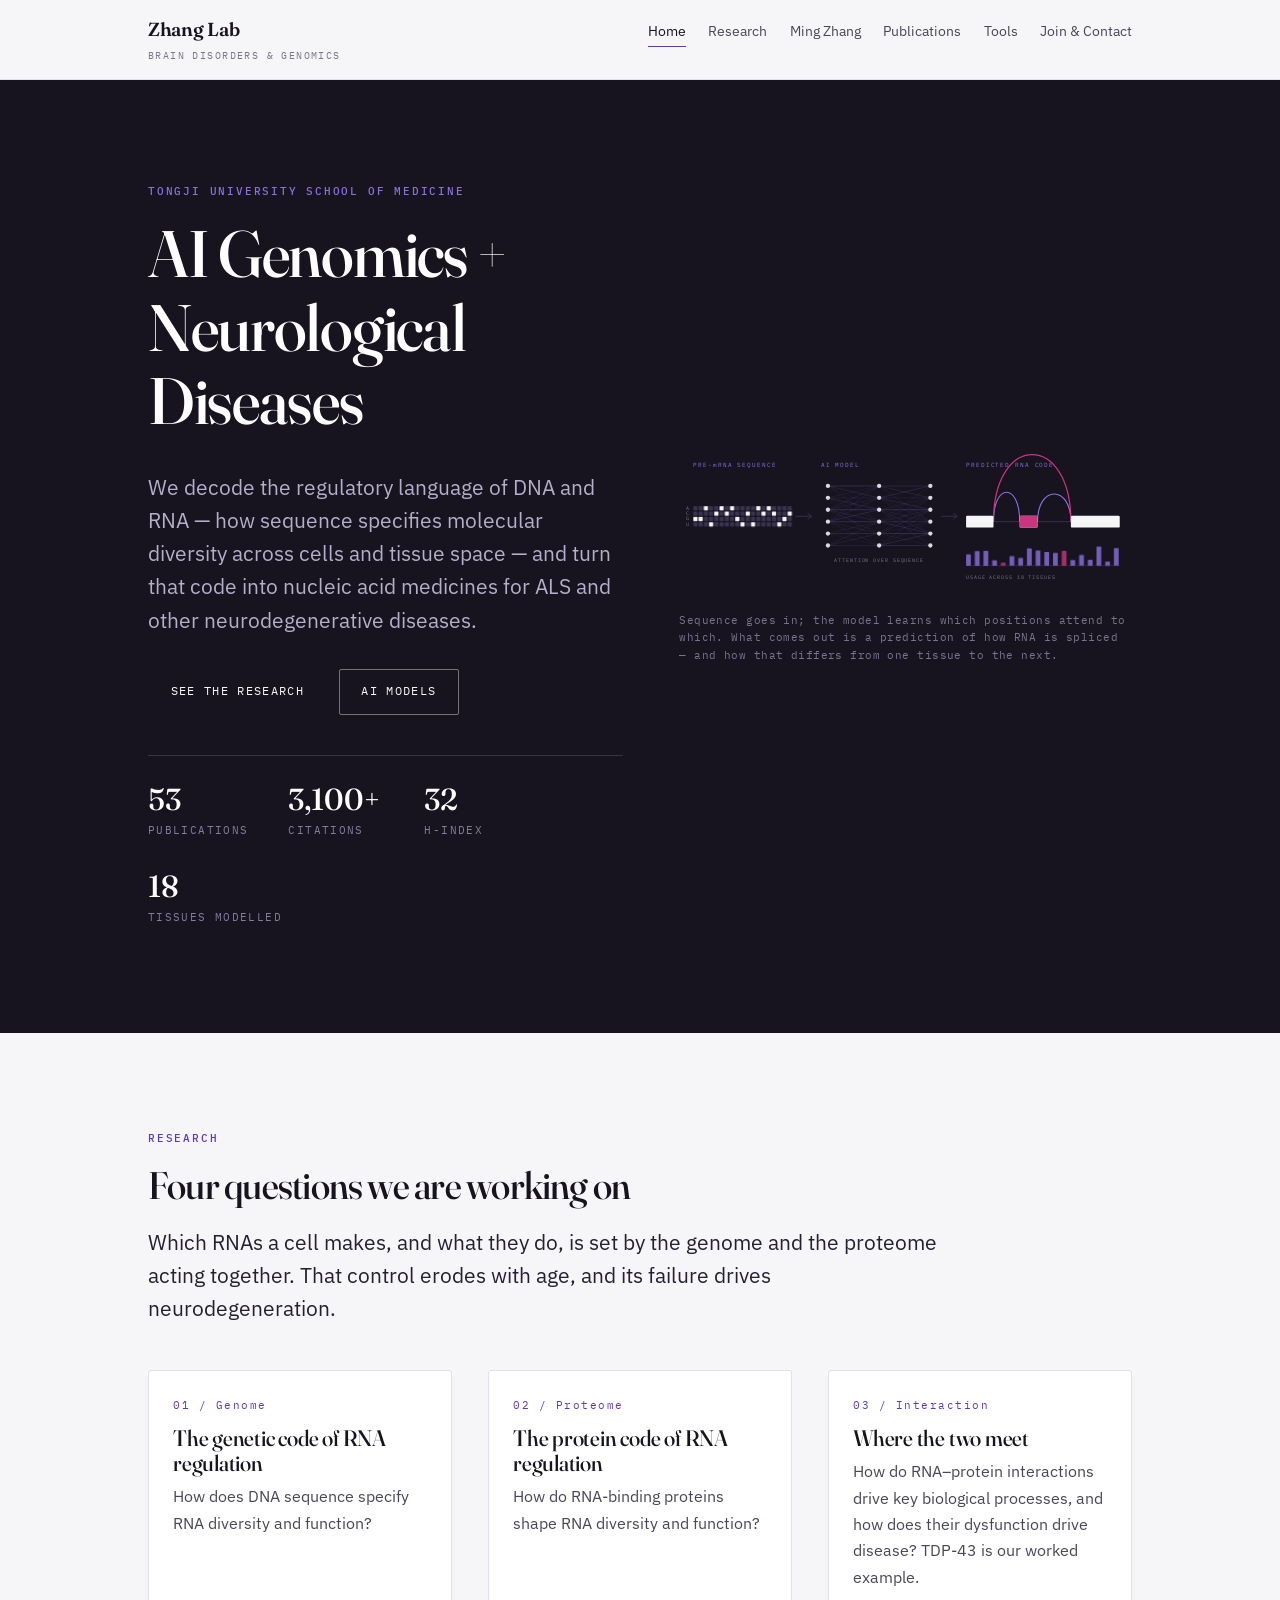
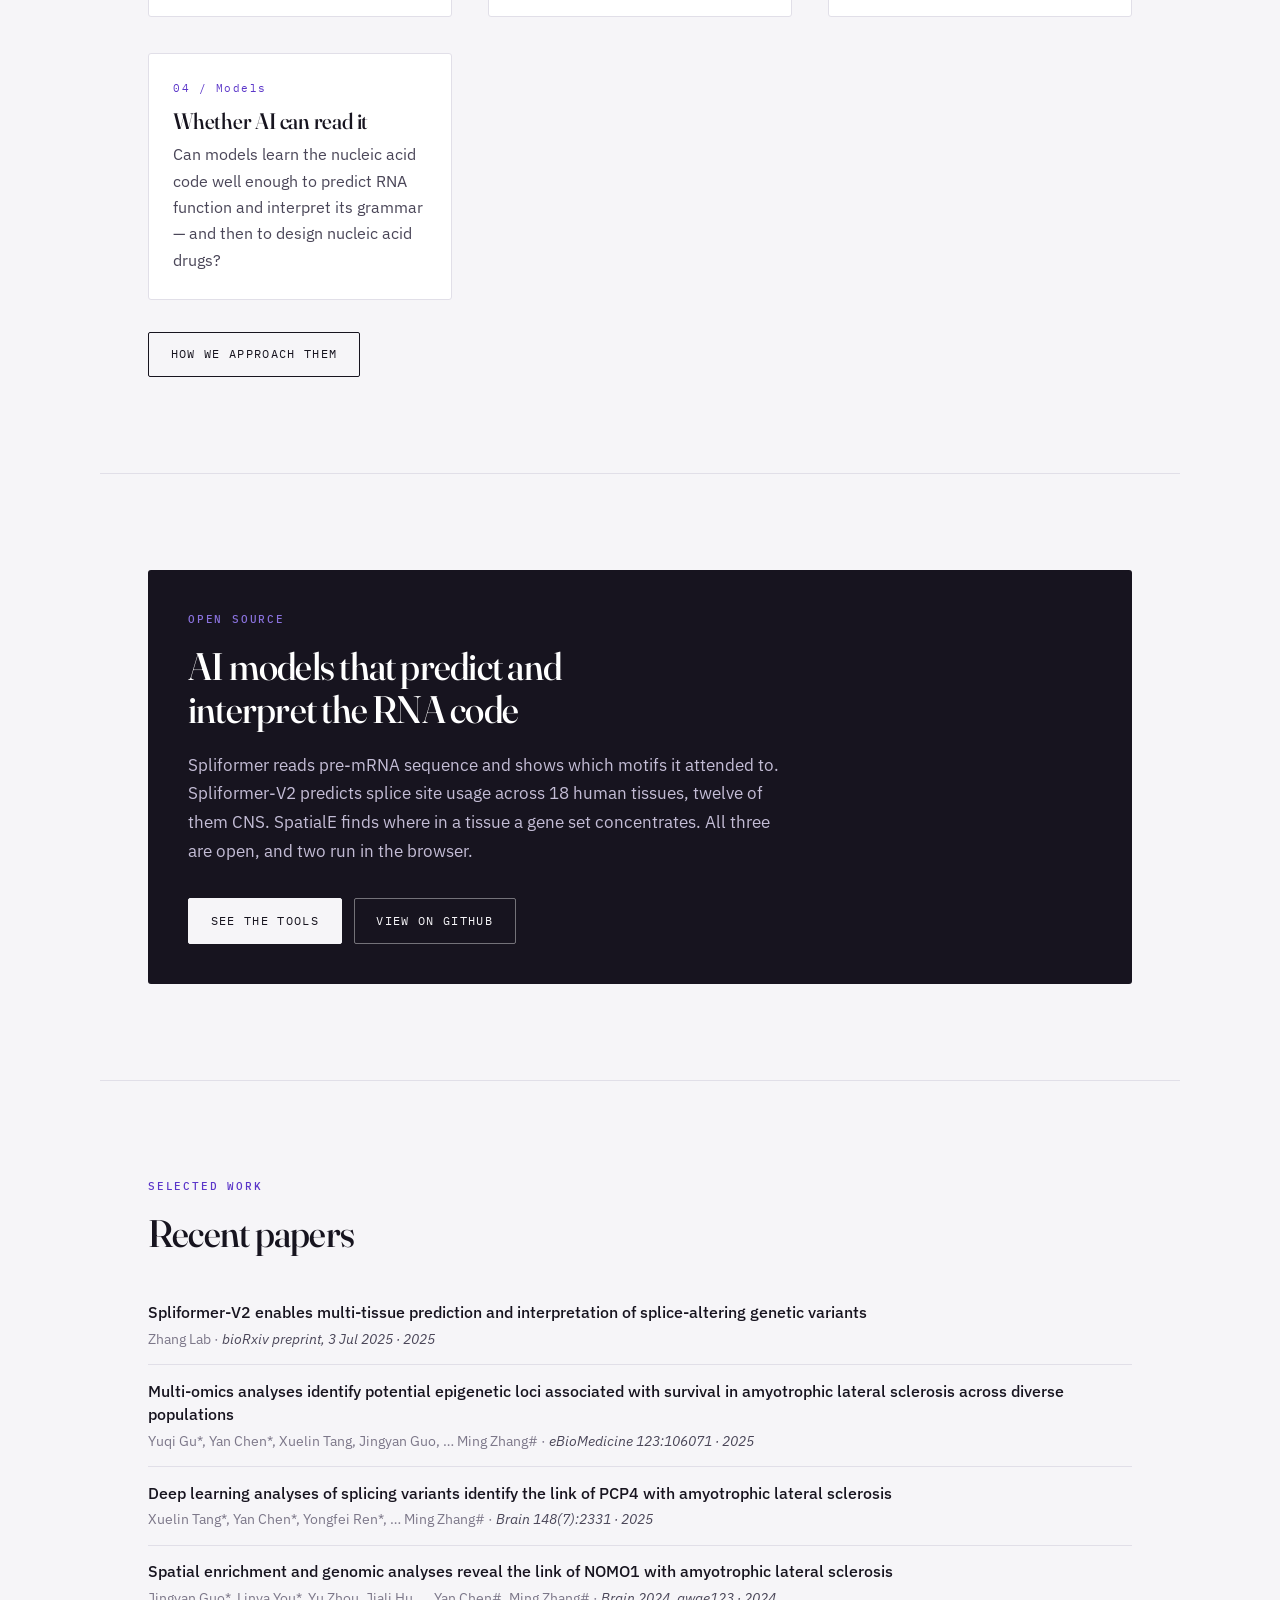
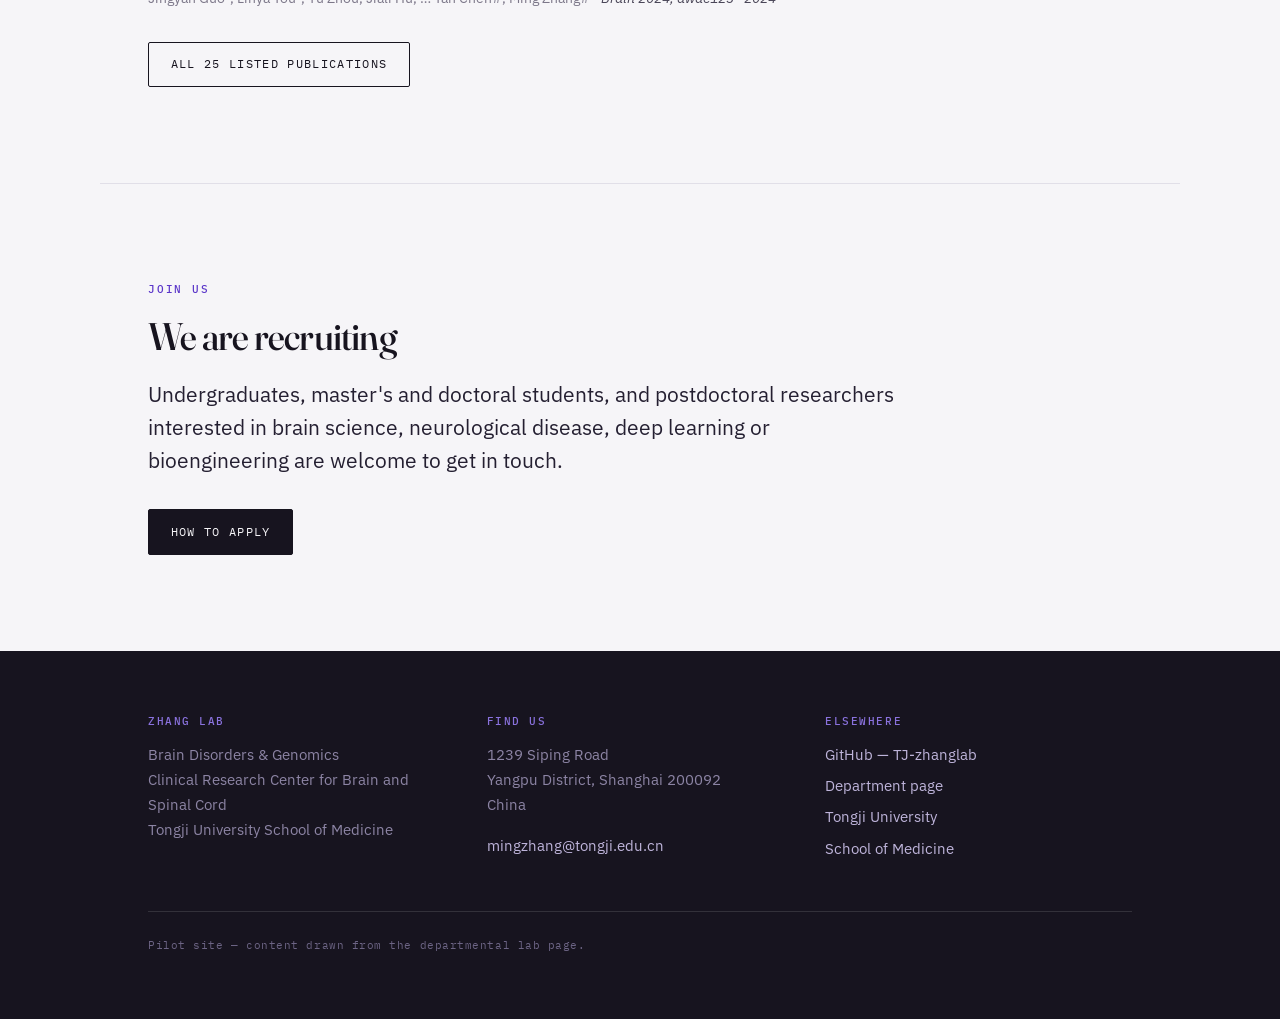
==== commit 77dd8fbb: "Update index.html" ====
--- a/index.html
+++ b/index.html
@@ -148,7 +148,7 @@
         </ul>
       </div>
     </div>
-    <p class="colophon">Pilot site — content drawn from the departmental lab page. Figures drawn for this site; no stock imagery.</p>
+    <p class="colophon">Pilot site — content drawn from the departmental lab page. </p>
   </div>
 </footer>
 
